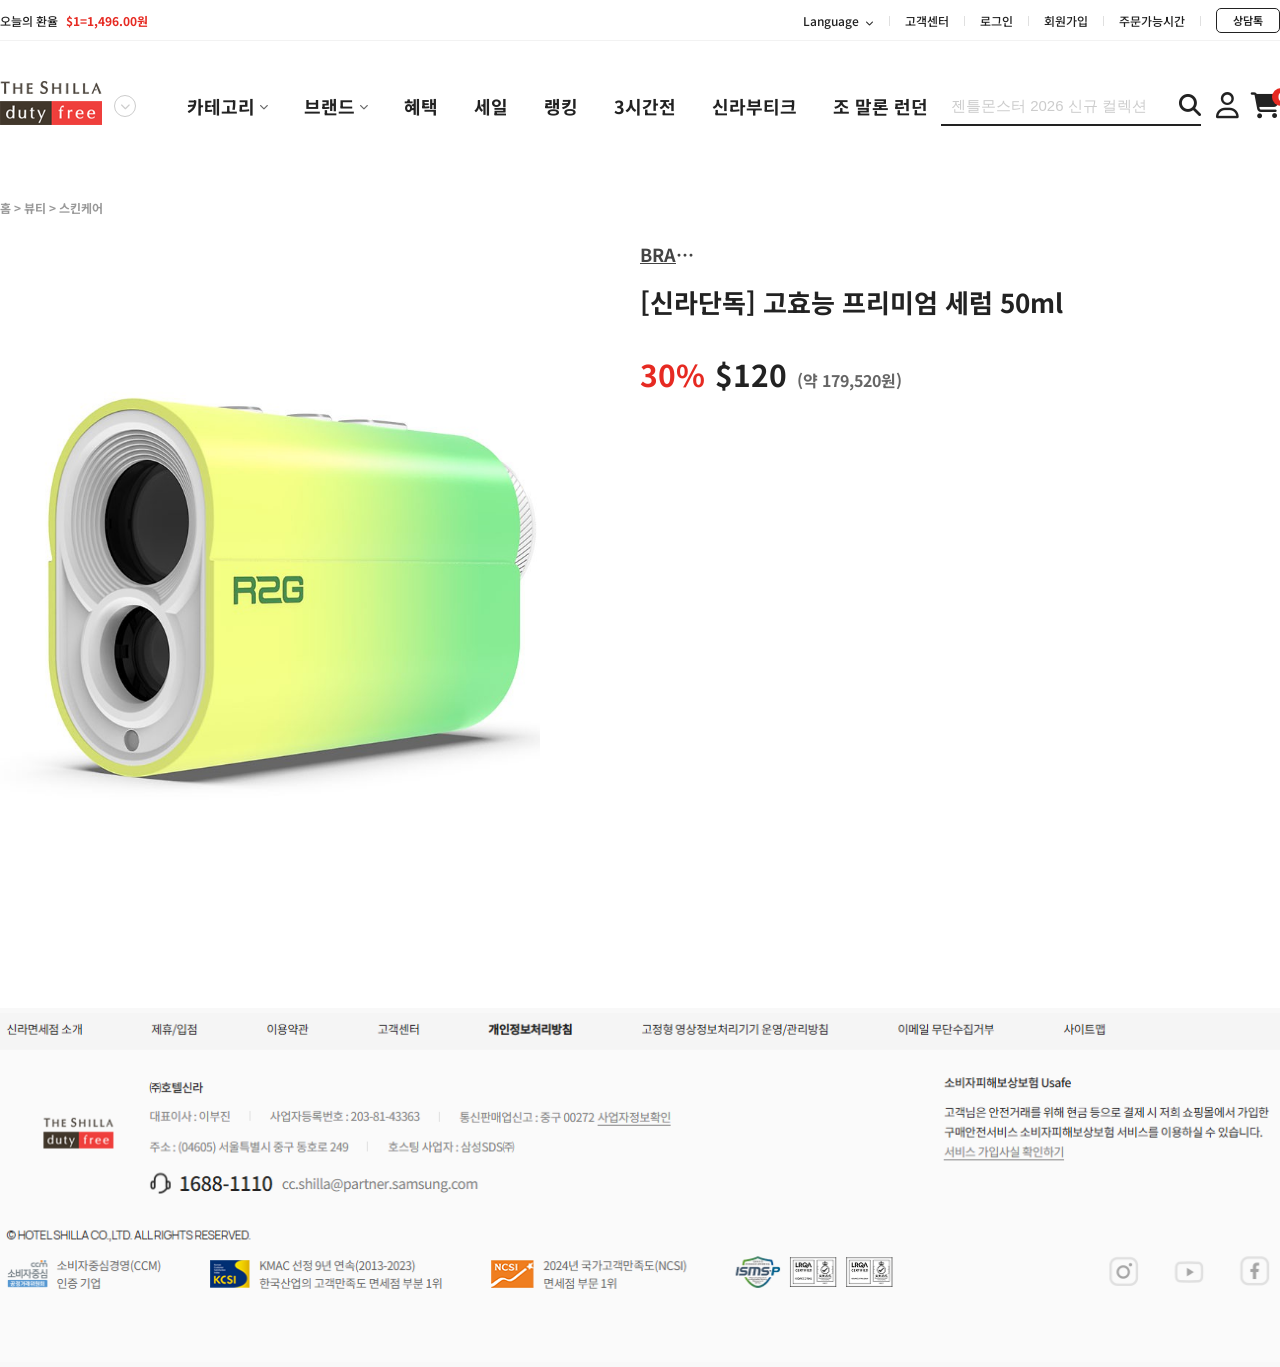
==== index2.html @ fea41eb8 "feat: add product detail page layout and styles" ====
<!DOCTYPE html>
<html lang="ko">
<head>
    <meta charset="UTF-8">
    <meta name="viewport" content="width=device-width, initial-scale=1.0">
    <title>상품 상세 페이지</title>
    <!-- 구글 폰트: Noto Sans KR 추가 -->
    <link rel="preconnect" href="https://fonts.googleapis.com">
    <link rel="preconnect" href="https://fonts.gstatic.com" crossorigin>
    <link href="https://fonts.googleapis.com/css2?family=Noto+Sans+KR:wght@400;700&display=swap" rel="stylesheet">
    <!-- 폰트 어썸 CDN 추가 -->
    <link rel="stylesheet" href="https://cdnjs.cloudflare.com/ajax/libs/font-awesome/6.5.1/css/all.min.css">
    <link rel="stylesheet" href="style.css">
</head>
<body>
    <!-- 공통 헤더 복사 -->
    <header id="header">
        <div class="header-top">
            <div class="container">
                <div class="contents-inner">
                    <div class="exchange-rate">
                        <span>오늘의 환율</span>
                        <strong class="rate">$1=1,496.00원</strong>
                    </div>
                    <ul class="util-menu">
                        <li><a href="#">Language <i class="fa-solid fa-chevron-down" style="font-size: 8px; margin-left: 4px;"></i></a></li>
                        <li><a href="#">고객센터</a></li>
                        <li><a href="#">로그인</a></li>
                        <li><a href="#">회원가입</a></li>
                        <li><a href="#">주문가능시간</a></li>
                        <li><a href="#" class="btn-chat"><span>상담톡</span></a></li>
                    </ul>
                </div>
            </div>
        </div>

        <div class="header-nav">
            <div class="container">
                <div class="contents-inner">
                    <div class="logo-group">
                        <div class="logo">
                            <a href="index.html"><img src="img/logo.png" alt="SHOP LOGO"></a>
                        </div>
                        <div class="platform-selector">
                            <button type="button" class="btn-platfrom">
                                <i class="fa-solid fa-chevron-down"></i>
                            </button>
                            <div class="platform-menu">
                                <ul>
                                    <li><a href="#">온라인 면세점</a></li>
                                    <li><a href="#">오프라인 매장</a></li>
                                    <li><a href="#">멤버십 안내</a></li>
                                    <li><a href="#">이벤트/혜택</a></li>
                                </ul>
                            </div>
                        </div>
                    </div>

                    <nav class="gnb">
                        <div class="gnb-group">
                            <ul>
                                <li class="menu-category">
                                    <a href="#"><span>카테고리</span> <i class="fa-solid fa-chevron-down icon-sm"></i></a>
                                    <div class="mega-menu">
                                        <div class="mega-menu-inner">
                                            <div class="depth1"><ul></ul></div>
                                            <div class="depth2"><ul></ul></div>
                                            <div class="depth3"><ul></ul></div>
                                            <div class="mega-right"></div>
                                        </div>
                                    </div>
                                </li>
                                <li class="menu-brand">
                                    <a href="#"><span>브랜드</span> <i class="fa-solid fa-chevron-down icon-sm"></i></a>
                                    <div class="brand_wrap">
                                        <div class="brand-row-1">
                                            <div class="brand-search">
                                                <input type="text" placeholder="브랜드명을 검색해주세요">
                                                <button type="button" class="btn-brand-search">
                                                    <i class="fa-solid fa-magnifying-glass"></i>
                                                </button>
                                            </div>
                                        </div>
                                        <div class="brand-row-2">
                                            <div class="brand-sort">
                                                <button type="button" class="sort-btn active" data-sort="kor">가나다순</button>
                                                <span class="dot">.</span>
                                                <button type="button" class="sort-btn" data-sort="eng">알파벳순</button>
                                            </div>
                                        </div>
                                        <div class="brand-row-3">
                                            <div class="brand-list-scroll">
                                                <ul class="brand-list"></ul>
                                            </div>
                                            <div class="brand-index-nav"></div>
                                        </div>
                                        <div class="brand-row-4">
                                            <a href="#" class="btn-wishlist">
                                                <span>MY 위시리스트 바로가기</span>
                                                <i class="fa-solid fa-chevron-right"></i>
                                            </a>
                                        </div>
                                    </div>
                                </li>
                                <li><a href="#"><span>혜택</span></a></li>
                                <li><a href="#"><span>세일</span></a></li>
                                <li><a href="#"><span>랭킹</span></a></li>
                                <li><a href="#"><span>3시간전</span></a></li>
                                <li><a href="#"><span>신라부티크</span></a></li>
                                <li><a href="#"><span>조 말론 런던</span></a></li>
                            </ul>
                        </div>
                    </nav>

                    <div class="header-right">
                        <div class="search-wrap">
                            <div class="search-box">
                                <input type="text" placeholder="젠틀몬스터 2026 신규 컬렉션">
                                <div class="search-icons">
                                    <button type="button" class="btn-clear-search"><i class="fa-solid fa-xmark"></i></button>
                                    <button type="button" class="btn-search">
                                        <i class="fa-solid fa-magnifying-glass"></i>
                                    </button>
                                </div>
                                <div class="search-dropdown">
                                    <div class="dropdown-inner">
                                        <h3>실시간 인기검색어</h3>
                                        <ul class="popular-rank-list"></ul>
                                    </div>
                                    <div class="dropdown-footer">
                                        <button type="button" class="btn-close-search">닫기</button>
                                    </div>
                                </div>
                            </div>
                        </div>
                        <div class="user-actions">
                            <a href="#" class="btn-mypage"><i class="fa-regular fa-user"></i></a>
                            <a href="#" class="btn-cart">
                                <i class="fa-solid fa-cart-shopping"></i>
                                <span class="cart-count">0</span>
                            </a>
                        </div>
                    </div>
                </div>
            </div>
        </div>
    </header>

    <!-- 상품 상세 컨텐츠 영역 -->
    <main id="product-detail">
        <!-- 상품 카운터 컨테이너 (100% * 837) -->
        <section class="product-counter-container">
            <!-- 상품 카운터 (1280 * 731) -->
            <div class="product-counter">
                <!-- 카테고리 구분 박스 (1280 * 14) -->
                <div class="category-divider">
                    <span class="category-path">홈 &gt; 뷰티 &gt; 스킨케어</span>
                </div>
                
                <!-- 상품 구매 박스 (1280 * 737) -->
                <div class="product-purchase-box">
                    <!-- 왼쪽: 상품 이미지 박스 (540 * 731) -->
                    <div class="product-image-box">
                        <img src="img/products/product001.jpg" alt="상품 이미지">
                    </div>
                    
                    <!-- 오른쪽: 상품 정보 구매 (640 * 657) -->
                    <div class="product-info-purchase">
                        <div class="info-inner">
                            <p class="brand-name">BRAND NAME</p>
                            <h2 class="product-title">[신라단독] 고효능 프리미엄 세럼 50ml</h2>
                            <div class="price-area">
                                <span class="discount-rate">30%</span>
                                <span class="final-price">$120</span>
                                <span class="won-price">(약 179,520원)</span>
                            </div>
                        </div>
                    </div>
                </div>
            </div>
        </section>
    </main>

    <!-- 공통 푸터 복사 -->
    <footer id="footer">
        <div class="footer-image-wrap">
            <img src="img/footer.png" alt="Footer Information">
        </div>
    </footer>
    <script src="js/script.js"></script>
</body>
</html>
---- style.css ----
/* Reset CSS */
* {
    margin: 0;
    padding: 0;
    box-sizing: border-box;
}

body {
    font-family: 'Noto Sans KR', sans-serif;
    font-weight: 700;
    line-height: 1.6;
    color: #222222;
    background: #fff;
    overflow-x: auto;
    min-width: 1280px;
    -webkit-font-smoothing: antialiased;
}

h1, h2, h3, h4, .gnb li a, .exchange-rate .rate, .btn-chat {
    font-weight: 700;
}

a {
    text-decoration: none;
    color: inherit;
}

ul, li {
    list-style: none;
}

#header, #hero, #main, #footer {
    width: 100%;
    background: #fff;
    position: relative;
}

.container {
    width: 1280px;
    margin: 0 auto;
    padding: 0;
}

.header-top {
    height: 41px;
    background: #fff;
    border-bottom: 1px solid #f2f2f2;
    padding: 8px 0 7px;
}

.header-top .container {
    width: 1280px;
    height: 25px;
}

.header-top .contents-inner {
    width: 100%;
    height: 100%;
    display: flex;
    justify-content: space-between;
    align-items: center;
}

.exchange-rate {
    font-size: 12px;
    color: #222222;
    font-weight: 500;
}

.exchange-rate .rate {
    color: #e62a22;
    margin-left: 5px;
    font-weight: 700;
}

.util-menu {
    display: flex;
    align-items: center;
    font-size: 12px;
    color: #222222;
    font-weight: 500;
}

.util-menu li:not(:last-child)::after {
    content: "";
    display: inline-block;
    width: 1px;
    height: 10px;
    background: #e0e0e0;
    margin: 0 15px;
}

.btn-chat {
    display: flex;
    align-items: center;
    justify-content: center;
    width: 64px;
    height: 25px;
    border: 0.5px solid #222222;
    border-radius: 5px;
    color: #222222;
    font-weight: 600;
    font-size: 11px;
}

.header-nav {
    height: 130px;
    background: #fff;
    width: 100%;
    transition: all 0.4s cubic-bezier(0.4, 0, 0.2, 1);
    z-index: 1000;
}

header.fixed .header-top {
    display: none;
}

header.fixed .header-nav {
    position: fixed;
    top: 0;
    left: 0;
    width: 100%;
    height: 70px;
    box-shadow: 0 4px 15px rgba(0,0,0,0.08);
    border-bottom: 1px solid #eee;
}

header.fixed .logo img {
    height: 34px;
    width: auto;
}

header.fixed .gnb li a {
    font-size: 15px;
}

header.fixed {
    padding-top: 130px;
}

.header-nav .container {
    height: 100%;
}

.header-nav .contents-inner {
    height: 100%;
    display: flex;
    align-items: center;
}

.logo-group {
    display: flex;
    align-items: center;
    gap: 12px;
    flex-shrink: 0;
}

.logo img {
    width: 102px;
    height: 44px; 
    object-fit: contain;
}

.btn-platfrom {
    background: none;
    border: 1.5px solid #ccc;
    border-radius: 50%;
    width: 22px;
    height: 22px;
    display: flex;
    align-items: center;
    justify-content: center;
    cursor: pointer;
    font-size: 10px;
    color: #ccc;
}

.platform-selector {
    position: relative;
}

.platform-menu {
    position: absolute;
    top: calc(100% + 15px);
    left: -102px;
    width: 200px;
    background: #f5f5f5cc;
    border: 1px solid #000;
    backdrop-filter: blur(5px);
    border-radius: 12px;
    box-shadow: 0 10px 30px rgba(0,0,0,0.1);
    padding: 15px 0; /* 상하 패딩 조정 */
    z-index: 1100;
    opacity: 0;
    visibility: hidden;
    transform: translateY(-10px);
    transition: all 0.3s cubic-bezier(0.4, 0, 0.2, 1);
}

.platform-menu ul {
    display: flex;
    flex-direction: column;
    height: 100%;
    justify-content: space-between;
}

.platform-menu ul li {
    width: 100%;
}

.platform-menu ul li a {
    display: flex;
    align-items: center;
    justify-content: center;
    height: 45px; /* 각 항목 높이 설정 */
    font-size: 14px;
    color: #222;
    font-weight: 500;
    transition: background 0.2s;
}

.platform-menu ul li a:hover {
    background: rgba(0, 0, 0, 0.05);
}

.platform-menu.active {
    opacity: 1;
    visibility: visible;
    transform: translateY(0);
}

.gnb {
    flex: 0 0 760px;
    height: 100%;
    margin-left: auto;
    margin-right: 30px;
}

.gnb-group {
    width: 760px;
    height: 100%;
    display: flex;
    padding-left: 53px;
    align-items: center;
    justify-content: center;
}

.gnb ul {
    display: flex;
    height: 100%; /* 수직으로 꽉 차게 설정 */
}

.gnb li {
    height: 100%; /* li가 헤더 전체 높이를 차지하도록 설정 */
}

.gnb li a {
    display: flex;
    align-items: center;
    height: 100%;
    padding: 0 18px;
    font-size: 18px;
    font-weight: 700;
    color: #222222;
    white-space: nowrap;
}

.gnb li a:hover {
    color: #e62a22;
}

.menu-category {
    position: relative; /* 메가 메뉴의 기준점을 카테고리 메뉴로 설정 */
}

.menu-brand {
    position: relative; /* 브랜드 박스의 기준점 */
}

.menu-brand:hover .brand_wrap {
    display: block; /* 호버 시 브랜드 박스 노출 */
}

/* 브랜드 메뉴 (.brand_wrap) 전체 스타일 */
.brand_wrap {
    display: none;
    position: absolute;
    top: 77px;
    left: 0;
    width: 400px;
    padding: 30px 20px 30px 30px;
    background: #fff;
    z-index: 51;
    box-shadow: 0 10px 10px 0 rgba(0, 0, 0, 0.1);
    box-sizing: border-box;
}

/* 1행: 검색창 (340*40) */
.brand-row-1 {
    width: 340px;
}

.brand-search {
    width: 340px;
    height: 40px;
    border-radius: 15px;
    background: #f5f5f5;
    position: relative;
    display: flex;
    align-items: center;
}

.brand-search input {
    width: 100%;
    height: 100%;
    background: none;
    border: none;
    outline: none;
    padding: 0 68px 0 20px;
    font-size: 14px;
    color: #222;
}

.brand-search input::placeholder {
    color: #999;
}

.btn-brand-search {
    position: absolute;
    right: 20px;
    top: 50%;
    transform: translateY(-50%);
    background: none;
    border: none;
    cursor: pointer;
    width: 19px;
    height: 18px;
    display: flex;
    align-items: center;
    justify-content: center;
}

.btn-brand-search i {
    font-size: 18px;
    color: #222;
}

/* 2행: 정렬 필터 (340*50) */
.brand-row-2 {
    width: 340px;
    height: 50px;
    display: flex;
    align-items: center;
}

.brand-sort {
    display: flex;
    align-items: center;
    gap: 0;
}

.sort-btn {
    width: 60px;
    height: 50px;
    background: none;
    border: none;
    font-size: 14px;
    color: #999;
    cursor: pointer;
    font-weight: 400;
    font-family: 'Malgun Gothic', '맑은 고딕', sans-serif;
    transition: color 0.2s;
    text-align: left;
}

.sort-btn.active {
    color: #e62a22;
    font-weight: 400;
}

.brand-sort .dot {
    margin: 0 5px;
    color: #999;
    font-weight: bold;
}

/* 3행: 브랜드 리스트 및 인덱스 */
.brand-row-3 {
    width: 350px;
    display: flex;
    position: relative;
    height: 400px; /* 스크롤을 위한 고정 높이 */
}

.brand-list-scroll {
    width: 320px;
    height: 100%;
    overflow-y: auto;
    position: relative;
}

/* 스크롤바 숨기기 */
.brand-list-scroll::-webkit-scrollbar {
    width: 0;
    background: transparent;
}
.brand-list-scroll {
    -ms-overflow-style: none; /* IE and Edge */
    scrollbar-width: none; /* Firefox */
}

.brand-list {
    display: flex;
    flex-direction: column;
}

.brand-list li {
    width: 320px;
    height: 43.8px;
    padding: 15px 0 0; 
    box-sizing: border-box;
    display: flex;
    align-items: center;
    border-bottom: none;
}

header.fixed .brand_wrap {
    top: 70px; /* 스크롤 시 고정 헤더 높이에 맞춤 */
}

.brand-list li a {
    display: block;
    width: 100%;
    white-space: nowrap;
    overflow: hidden;
    text-overflow: ellipsis;
    font-size: 14px;
    margin: 0 0 0 10px;
}

.brand-index-nav {
    width: 30px;
    height: 100%;
    padding: 25px 0 18px;
    display: flex;
    flex-direction: column;
    align-items: center;
    gap: 12px;
    overflow-y: auto;
    box-sizing: border-box;
}

/* 인덱스 스크롤바 숨김 */
.brand-index-nav::-webkit-scrollbar {
    display: none;
}

.brand-index-nav button {
    background: none;
    border: none;
    font-size: 18px;
    color: #999;
    cursor: pointer;
    font-weight: 500;
    line-height: 1.2;
}

.brand-index-nav button:hover {
    color: #222;
    font-weight: 700;
}

/* 4행: 찜리스트 (340*80) */
.brand-row-4 {
    width: 340px;
    height: 80px;
    padding: 35px 0 0;
    display: flex;
    justify-content: center;
}

.btn-wishlist {
    width: 243px;
    height: 45px;
    border: 1px solid #e0e0e0;
    border-radius: 20px;
    padding: 14px 40px 15px;
    display: flex;
    align-items: center;
    justify-content: space-between;
    box-sizing: border-box;
    text-decoration: none;
    background: #fff;
    transition: all 0.2s;
}

.btn-wishlist span {
    font-size: 13px;
    color: #222;
    font-weight: 700;
}

.btn-wishlist i {
    font-size: 12px;
    color: #222;
}

.btn-wishlist:hover {
    border-color: #222;
    background: #f9f9f9;
}

.mega-menu {
    position: absolute;
    top: 100%;
    left: 0; /* 카테고리 메뉴의 왼쪽 끝에 맞춤 */
    width: 900px;
    height: 600px;
    background: #fff;
    border: 1px solid #eee;
    box-shadow: 0 15px 30px rgba(0,0,0,0.08);
    z-index: 1200;
    display: none;
}

.menu-category:hover .mega-menu {
    display: block;
}

.mega-menu-inner {
    display: flex;
    height: 100%;
}

.mega-menu-inner ul {
    display: flex;
    flex-direction: column;
}

.mega-menu-inner ul li a {
    display: flex;
    justify-content: space-between;
    align-items: center;
    padding: 8px 25px 9px 20px;
    font-size: 15px;
    color: #444;
    font-weight: 500;
}

.mega-menu-inner ul li.active > a {
    background: #f5f5f5;
    font-weight: 700;
    color: #222;
}

.mega-menu-inner ul li a i {
    display: none;
    font-size: 10px;
    color: #999;
    margin-left: auto;
}

.mega-menu-inner ul li.active > a i {
    display: block;
}

.depth1, .depth2, .depth3 {
    width: 200px;
    background: #fff;
    border-right: 1px solid #eee;
    overflow-y: auto;
}

.mega-menu-inner ul li {
    height: 40px;
    width: 100%;
}

.mega-menu-inner ul li a {
    display: flex;
    align-items: center;
    height: 100%;
    padding: 8px 25px 9px 20px;
    font-size: 15px !important;
    font-weight: 530;
    color: #444;
    font-family: 'Malgun Gothic', '맑은 고딕', sans-serif;
}

.depth3 ul li a:hover {
    background: #f5f5f5;
    color: #222;
    font-weight: 700;
}

.mega-right {
    width: 300px;
    padding: 30px 25px;
    background: #fdfdfd;
    display: flex;
    flex-direction: column;
    gap: 30px;
}

.mega-right h3 {
    font-size: 14px;
    color: #222;
    margin-bottom: 15px;
    display: flex;
    align-items: center;
    gap: 5px;
    font-weight: 700;
}

.promo-grid {
    display: flex;
    gap: 15px;
}

.promo-item {
    display: flex;
    flex-direction: column;
    align-items: center;
    gap: 8px;
    width: 110px;
}

.promo-item img {
    width: 110px;
    height: 60px;
    object-fit: cover;
    border-radius: 4px;
}

.promo-item p {
    font-size: 14px;
    color: #666;
    text-align: center;
    font-weight: 600;
}

.brand-circles {
    display: flex;
    gap: 12px;
}

.brand-item {
    width: 66px;
    display: flex;
    flex-direction: column;
    align-items: center;
    gap: 8px;
}

.brand-circles .circle {
    width: 66px;
    height: 66px;
    border-radius: 50%;
    display: flex;
    align-items: center;
    justify-content: center;
    border: 1px solid #eee;
    object-fit: cover;
    background: #fff;
}

.brand-name {
    width: 66px;
    font-size: 12px;
    color: #444;
    text-align: center;
    font-weight: 700;
    white-space: nowrap;
    overflow: hidden;
    text-overflow: ellipsis;
}

.circle.bg-black { background: #000 !important; }

.shilla-only .tag-grid {
    display: grid;
    grid-template-columns: 110px 110px;
    grid-template-rows: 40px 40px;
    gap: 12px;
    width: 232px;
    height: 92px;
}

.tag {
    display: flex;
    align-items: center;
    justify-content: center;
    width: 110px;
    height: 40px;
    border: 1px solid #e0e0e0;
    border-radius: 20px;
    font-size: 14px !important;
    color: #444;
    text-align: center;
    background: #fff;
    transition: all 0.2s;
    font-weight: 400 !important;
    padding: 0 5px;
    line-height: 1;
}

.tag:hover {
    border-color: #222;
    background: #f9f9f9;
}

.icon-sm {
    font-size: 9px;
    margin-left: 4px;
    color: #666;
}

.header-right {
    display: flex;
    align-items: center;
    gap: 15px;
    flex-shrink: 0;
}

/* 확장형 검색창 스타일 */
.search-box {
    display: flex;
    align-items: center;
    width: 260px;
    height: 40px;
    padding: 0 45px 0 10px;
    border-bottom: 2px solid #222222;
    position: relative;
    transition: all 0.4s cubic-bezier(0.4, 0, 0.2, 1);
    background: #fff;
    margin-left: auto; /* 왼쪽으로 늘어나게 함 */
}

.search-box.expanded {
    width: 640px;
    height: 50px;
    padding: 0 80px 0 10px;
    z-index: 1500;
}

.search-box input {
    border: none;
    outline: none;
    font-size: 15px;
    width: 100%;
    color: #222;
    background: transparent;
}

.search-box input::placeholder {
    color: #ccc;
}

.search-icons {
    position: absolute;
    right: 0;
    top: 50%;
    transform: translateY(-50%);
    display: flex;
    align-items: center;
    gap: 10px;
}

.btn-clear-search {
    display: none; /* 기본 비노출 */
    background: none;
    border: none;
    cursor: pointer;
    font-size: 20px;
    color: #999;
}

.search-box.expanded .btn-clear-search {
    display: block;
}

.btn-search {
    background: none;
    border: none;
    cursor: pointer;
    font-size: 22px;
    color: #222222;
    display: flex;
    align-items: center;
    justify-content: center;
}

/* 인기검색어 드롭다운 */
.search-dropdown {
    position: absolute;
    top: calc(100% + 2px);
    right: -10px; /* 오른쪽 끝 정렬로 변경 */
    width: 660px;
    height: 409px;
    background: #fff;
    box-shadow: 0 15px 30px rgba(0,0,0,0.1);
    display: none; /* 기본 비노출 */
    flex-direction: column;
    z-index: 1400;
}

.search-box.expanded .search-dropdown {
    display: flex;
}

.dropdown-inner {
    padding: 46px 0 50px 30px; /* 좌측 여백 추가 */
    flex: 1;
}

.dropdown-inner h3 {
    width: 600px;
    height: 24px;
    font-size: 24px;
    font-weight: 700;
    margin-bottom: 24px;
    color: #222;
}

.popular-rank-list {
    width: 600px;
    height: 192px;
    display: flex;
    flex-direction: column;
    flex-wrap: wrap; /* 2열 배치 가능하도록 */
    gap: 12px 0;
}

.popular-rank-list li {
    width: 300px; /* 2열 기준 */
    display: flex;
    align-items: center;
    cursor: pointer;
}

.popular-rank-list li .rank-num {
    width: 40px;
    height: 24px;
    font-size: 16px;
    font-weight: 700;
    color: #de3831;
    text-align: left;
}

.popular-rank-list li .rank-text {
    font-size: 16px;
    color: #222;
}

.dropdown-footer {
    width: 660px;
    height: 50px;
    background-color: #f5f5f5;
    display: flex;
    justify-content: flex-end;
    align-items: center;
    padding: 0 20px;
    box-sizing: border-box;
}

.btn-close-search {
    background: none;
    border: none;
    font-size: 14px;
    color: #666;
    cursor: pointer;
}

.user-actions {
    display: flex;
    align-items: center;
    gap: 12px;
}

.user-actions a {
    font-size: 26px;
    color: #222222;
    position: relative;
    display: flex;
    align-items: center;
    justify-content: center;
}

.btn-cart .cart-count {
    position: absolute;
    top: -5px;
    right: -10px;
    background: #e62a22;
    color: #fff;
    font-size: 11px;
    font-weight: bold;
    width: 18px;
    height: 18px;
    border-radius: 50%;
    display: flex;
    align-items: center;
    justify-content: center;
}

#hero {
    width: 100%;
    height: 600px;
    overflow: hidden;
    position: relative;
    background: #f9f9f9;
}

.slider-wrapper {
    width: 1920px;
    height: 100%;
    position: absolute;
    left: 50%;
    transform: translateX(-50%);
}

.slider-container {
    width: 100%;
    height: 100%;
    position: relative;
    overflow: hidden;
}

.slide {
    position: absolute;
    top: 0;
    left: 0;
    width: 100%;
    height: 600px;
    background-size: cover;
    background-position: center;
    background-repeat: no-repeat;
    display: none;
    overflow: hidden;
}

.slide.active {
    display: block;
}

/* 비디오 슬라이더 배경 */
.slide video {
    position: absolute;
    top: 50%;
    left: 50%;
    min-width: 100%;
    min-height: 100%;
    width: auto;
    height: auto;
    transform: translate(-50%, -50%);
    object-fit: cover;
    z-index: 1;
}

/* 텍스트 컨테이너 레이아웃 (1280*600 + 패딩) */
.slide-text-wrap {
    width: 1280px;
    height: 600px;
    margin: 0 auto;
    padding: 185px 0 0 180px;
    box-sizing: border-box;
    position: relative;
    z-index: 10; /* 텍스트를 비디오 위로 (10) */
}

/* 텍스트 박스 (500*187) */
.slide-text-inner {
    width: 500px;
    height: 187px;
    display: flex;
    flex-direction: column;
}

/* 제목 박스 (500*120) */
.slide-title {
    width: 500px;
    height: 120px;
    margin: 15px 0 0;
    font-size: 40px;
    font-weight: 400;
    color: #000;
    line-height: 1.2;
    font-family: 'Malgun Gothic', '맑은 고딕', sans-serif;
    text-shadow: none;
}

/* 내용 박스 (500*27) */
.slide-desc {
    width: 500px;
    height: 27px;
    margin: 40px 0 0;
    font-size: 18px;
    font-weight: 400;
    color: #000;
    font-family: 'Malgun Gothic', '맑은 고딕', sans-serif;
    text-shadow: none;
}

.btn-more {
    display: flex;
    align-items: center;
    justify-content: center;
    width: 180px;
    height: 50px;
    background: #222;
    color: #fff;
    font-size: 16px;
    font-weight: 700;
    border-radius: 4px;
}

.hero-control-container {
    position: absolute;
    bottom: 30px;
    left: 50%;
    transform: translateX(-50%);
    height: 50px;
    z-index: 20;
}

.hero-controls {
    position: absolute;
    right: 43px;
    bottom: 0;
    width: 180px;
    height: 50px;
    background: rgba(0, 0, 0, 0.4);
    border-radius: 25px;
    display: flex;
    align-items: center;
    justify-content: space-between;
    padding: 0 15px;
    color: #fff;
}

.hero-controls button {
    background: none;
    border: none;
    color: #fff;
    cursor: pointer;
}

.slide-counter {
    font-size: 15px;
    font-weight: 700;
}

#main-icons {
    width: 100%;
    background: #fff;
    padding: 60px 0 100px;
    position: relative;
    overflow: hidden;
}

.icons-container {
    width: 100%;
    position: relative;
    display: flex;
    align-items: center;
    justify-content: center;
}

.icons-wrapper {
    width: 1280px;
    height: 142px;
    overflow: hidden;
    position: relative;
}

.icons-list {
    display: flex;
    transition: transform 0.5s ease;
    gap: 20px;
    padding: 0;
    margin: 0;
}

.icon-item {
    flex: 0 0 110px;
    display: flex;
    flex-direction: column;
    align-items: center;
    cursor: pointer;
}

.icon-img {
    width: 110px;
    height: 110px;
    border-radius: 50%;
    overflow: hidden;
    background: #f5f5f5;
}

.icon-img img {
    width: 100%;
    height: 100%;
    object-fit: cover;
}

.icon-item span {
    margin: 8px 0 0;
    font-size: 15px;
    color: #222;
    font-weight: 500;
    white-space: nowrap;
}

#main {
    padding: 80px 0;
}

.section-title {
    text-align: center;
    margin-bottom: 50px;
    font-size: 2.5rem;
}

.product-grid {
    display: grid;
    grid-template-columns: repeat(4, 297.5px);
    column-gap: 30px;
    row-gap: 50px;
    width: 1280px;
    margin: 0 auto;
}

.product-card {
    width: 297.5px;
    border: 1px solid #f0f0f0;
    border-radius: 8px;
    overflow: hidden;
    background: #fff;
    transition: transform 0.3s ease;
}

.product-card:hover {
    transform: translateY(-10px);
}

.product-img {
    position: relative;
    width: 297.5px;
    height: 357px;
    overflow: hidden;
}

.product-img img {
    width: 100%;
    height: 100%;
    object-fit: cover;
}

.badge {
    position: absolute;
    top: 10px;
    left: 10px;
    padding: 4px 8px;
    font-size: 11px;
    font-weight: bold;
    color: #fff;
    border-radius: 4px;
}

.badge.new { background: #ff5a5f; }
.badge.best { background: #333; }
.badge.sale { background: #007bff; }

.product-info {
    padding: 20px 15px;
    text-align: center;
}

.product-name {
    font-size: 15px;
    color: #333;
    margin-bottom: 10px;
}

.product-price {
    font-size: 18px;
    font-weight: bold;
    color: #111;
}

#footer {
    width: 100%;
    height: 359px;
    background-color: #f8f8f8;
    display: flex;
    justify-content: center;
    align-items: center;
    overflow: hidden;
}

.footer-image-wrap {
    width: 1280px;
    height: 359px;
}

.footer-image-wrap img {
    width: 100%;
    height: 100%;
    object-fit: contain;
}

/* ========================================= */
/* 4단 프로덕트 모듈 섹션 (슬라이더) */
/* ========================================= */
#module-products {
    width: 100%;
    height: 716px;
    padding: 70px 0 60px;
    background-color: #f5f5f5;
    overflow: hidden;
}

#module-products .container {
    width: 1280px;
    margin: 0 auto;
    position: relative;
}

.module-title-box {
    height: 70px;
    padding: 0 0 30px;
}

.module-title-box strong {
    font-size: 26px;
    font-weight: 700;
    color: #222;
}

.module-slider-wrap {
    position: relative;
}

.module-list-container {
    width: 100%;
    overflow: hidden;
}

.module-list {
    display: flex;
    transition: transform 0.5s ease;
    gap: 20px;
}

.module-item {
    flex: 0 0 305px;
    list-style: none;
}

/* 4단 프로덕트 모듈 카드 (305*520) */
.module-card {
    width: 305px;
    height: 520px;
    padding: 0 0 50px;
    box-sizing: border-box;
    display: flex;
    flex-direction: column;
    border-radius: 20px;
    overflow: hidden;
    background-color: #fff;
}

.module-card .img-box {
    width: 305px;
    height: 305px;
    min-width: 305px;
    min-height: 305px;
    overflow: hidden;
    background-color: #f5f5f5;
    margin-bottom: 20px;
    border-radius: 20px;
    position: relative;
}

/* 이미지 호버 오버레이 */
.img-overlay {
    position: absolute;
    top: 0;
    left: 0;
    width: 100%;
    height: 100%;
    background-color: rgba(255, 255, 255, 0.5);
    display: flex;
    align-items: center;
    justify-content: center;
    opacity: 0;
    transition: opacity 0.3s ease;
    z-index: 5;
}

.module-card .img-box:hover .img-overlay {
    opacity: 1;
}

.overlay-btns {
    display: flex;
    gap: 10px;
}

.overlay-btns button {
    width: 50px;
    height: 50px;
    background-color: rgba(0, 0, 0, 0.8);
    border: none;
    color: #fff;
    font-size: 20px;
    cursor: pointer;
    display: flex;
    align-items: center;
    justify-content: center;
    transition: background-color 0.2s;
    border-radius: 10px;
}

.overlay-btns button:hover {
    background-color: rgba(0, 0, 0, 1);
}

.module-card .img-box img {
    width: 100%;
    height: 100%;
    object-fit: cover;
}

.module-card .info-box {
    width: 305px;
    height: 145px;
    padding: 0px 30px 0;
    display: flex;
    flex-direction: column;
    justify-content: center;
    text-align: left;
    box-sizing: border-box;
    overflow: hidden;
}

.module-card .info-box .brand {
    font-size: 15px;
    font-weight: 700;
    color: #222;
    text-transform: uppercase;
    line-height: 1.2;
    margin-bottom: 4px;
    display: block;
}

.module-card .info-box .name {
    font-size: 15px;
    color: #666;
    line-height: 1.4;
    height: 21px;
    margin-bottom: 12px;
    display: block;
    white-space: nowrap;
    overflow: hidden;
    text-overflow: ellipsis;
    visibility: visible !important;
    opacity: 1 !important;
}

.module-card .info-box .price-top {
    display: flex;
    align-items: center;
    gap: 8px;
    margin-bottom: 4px;
    line-height: 1;
}

.module-card .info-box .discount {
    font-size: 18px;
    font-weight: 700;
    color: #de3831;
}

.module-card .info-box .original-price {
    font-size: 14px;
    color: #999;
    text-decoration: line-through;
}

.module-card .info-box .price-bottom {
    display: flex;
    align-items: center;
    margin-bottom: 12px;
    gap: 10px;
}

.module-card .info-box .final-usd {
    font-size: 18px;
    font-weight: 700;
    color: #222;
}

.module-card .info-box .final-krw {
    font-size: 14px;
    color: #222;
    font-weight: 400;
}

/* 별점 및 리뷰 행 */
.module-card .info-box .review-row {
    display: flex;
    align-items: center;
    gap: 8px;
    font-size: 14px;
    color: #666;
}

.module-card .info-box .review-row .star {
    color: #222;
    font-size: 9px;
}

.module-card .info-box .review-row .score {
    font-weight: 700;
    color: #222;
}

.module-card .info-box .review-row .divider {
    width: 1px;
    height: 10px;
    background-color: #ddd;
}

.module-card .info-box .review-row .count {
    color: #999;
}

.module-link {
    display: block;
    text-decoration: none;
    color: inherit;
    width: 100%;
}

/* 리뷰 영역 (링크 제외) */
.review-box {
    width: 100%;
    padding: 0 30px;
    box-sizing: border-box;
}

.review-row {
    display: flex;
    align-items: center;
    gap: 8px;
    font-size: 14px;
    color: #666;
}

.review-row .star {
    color: #222;
    font-size: 9px;
}

.review-row .score {
    font-weight: 700;
    color: #222;
}

.review-row .divider {
    width: 1px;
    height: 10px;
    background-color: #ddd;
}

.review-row .count {
    color: #999;
}

#mid-banner {
    width: 100%;
    height: 457px;
    margin: 100px 0 0;
    background-color: #fff;
    display: flex;
    align-items: center;
    justify-content: center;
}

#mid-banner .container {
    width: 1280px;
    height: 100%;
    position: relative;
}

.brand-event-slider-wrap {
    width: 1280px;
    height: 387px;
    position: relative;
    border-radius: 20px;
}

.brand-event-list-container {
    width: 100%;
    height: 100%;
    overflow: hidden;
    border-radius: 20px;
}

.brand-event-list {
    display: flex;
    transition: transform 0.5s ease;
    gap: 20px;
}

.brand-event-item {
    flex: 0 0 240px;
    list-style: none;
}

.brand-event-card {
    width: 240px;
    height: 387px;
    display: flex;
    flex-direction: column;
    overflow: hidden;
    background-color: #fff;
    position: relative;
}

.brand-event-card .img-box {
    width: 240px;
    height: 320px;
    border-radius: 20px;
    position: relative;
    overflow: hidden;
}

.brand-event-card .img-box img {
    width: 100%;
    height: 100%;
    object-fit: cover;
}

/* 증정 뱃지 */
.brand-event-card .badge-gift {
    position: absolute;
    top: 0;
    left: 0;
    width: 58px;
    height: 40px;
    background-color:rgba(222,56,49,0.8);
    color: #fff;
    display: flex;
    align-items: center;
    justify-content: center;
    font-size: 14px;
    font-weight: 700;
    padding: 0 16px;
    box-sizing: border-box;
    border-top-left-radius: 0; /* 부모 컨테이너 기준 왼쪽 상단 */
    border-bottom-right-radius: 20px;
    z-index: 10;
}

.brand-event-card .info-box {
    width: 240px;
    height: 47px;
    padding: 0 10px;
    margin: 20px 0 0;
    display: flex;
    flex-direction: column;
    box-sizing: border-box;
}

.brand-event-card .info-box .title {
    font-size: 18px;
    font-weight: 700;
    color: #222;
    white-space: nowrap;
    overflow: hidden;
    text-overflow: ellipsis;
    line-height: 1.2;
}

.brand-event-card .info-box .desc {
    font-size: 15px;
    color: #999999;
    margin: 8px 0 0;
    white-space: nowrap;
    overflow: hidden;
    text-overflow: ellipsis;
}
/* ========================================= */
/* 5단 상품 슬라이더 전용 스타일 */
/* ========================================= */
.module-products-5 {
    width: 100%;
    height: 467px;
    margin: 100px 0 0;
    background-color: #fff;
    overflow: hidden;
}

#shopping-benefit {
    width: 100%;
    height: 410px;
    margin: 100px 0 0;
    background-color: #fff;
}

#shopping-benefit .container {
    width: 1280px;
}

.benefit-title-box {
    width: 1280px;
    height: 57px;
    padding: 0 0 15px;
    display: flex;
    justify-content: space-between;
    align-items: center;
    box-sizing: border-box;
}

.benefit-title-box h2 {
    font-size: 28px;
    font-weight: 700;
    color: #222;
}

.btn-more-benefit {
    width: 103px;
    height: 42px;
    padding: 12px 19px;
    background-color: #fff;
    border: 1px solid #ddd;
    border-radius: 25px;
    display: flex;
    align-items: center;
    justify-content: center;
    font-size: 14px;
    color: #666;
    box-sizing: border-box;
}

.benefit-tab-box {
    width: 1280px;
    height: 50px;
    margin: 0 0 20px;
    display: flex;
    gap: 10px;
}

.btn-tab {
    width: 104px;
    height: 50px;
    padding: 0 20px;
    background-color: #f5f5f5;
    border: none;
    border-radius: 25px;
    font-size: 15px;
    color: #999999;
    cursor: pointer;
    font-weight: 500;
    transition: all 0.3s;
}

.btn-tab.active {
    background-color: #000;
    color: #fff;
}

.benefit-slider-wrap {
    width: 1280px;
    height: 283px;
    position: relative;
}

.benefit-list-container {
    width: 100%;
    height: 100%;
    overflow: hidden;
}

.benefit-list {
    display: flex;
    transition: transform 0.5s ease;
    gap: 20px;
}

.benefit-item {
    flex: 0 0 413px;
    list-style: none;
}

.benefit-card {
    width: 413px;
    height: 283px;
    display: flex;
    flex-direction: column;
}

.benefit-card .img-box {
    width: 413px;
    height: 216px;
    overflow: hidden;
    border-radius: 15px;
}

.benefit-card .img-box img {
    width: 100%;
    height: 100%;
    object-fit: cover;
}

.benefit-card .info-box {
    width: 413px;
    height: 47px;
    padding: 0 10px;
    margin: 20px 0 0;
    display: flex;
    flex-direction: column;
    box-sizing: border-box;
}

.benefit-card .info-box .title {
    font-size: 18px;
    font-weight: 700;
    color: #222;
    white-space: nowrap;
    overflow: hidden;
    text-overflow: ellipsis;
}

.benefit-card .info-box .desc {
    font-size: 15px;
    color: #999999;
    margin: 8px 0 0;
    white-space: nowrap;
    overflow: hidden;
    text-overflow: ellipsis;
}

/* ========================================= */
/* 오늘의 특가 / 핫세일 섹션 스타일 */
/* ========================================= */
#today-special {
    width: 100%;
    height: 805px;
    margin: 100px 0 0;
}

.special-menu-box {
    width: 1280px;
    height: 65px;
    margin: 0 auto;
    padding: 0 0 15px;
    display: flex;
    justify-content: space-between;
    align-items: center;
    box-sizing: border-box;
}

.tab-headers {
    display: flex;
    gap: 20px;
}

.btn-special-tab {
    position: relative;
    padding: 0 10px 0 0;
    font-size: 28px;
    font-weight: 700;
    color: #999;
    background: none;
    border: none;
    cursor: pointer;
    transition: color 0.3s;
}

.btn-special-tab.active {
    color: #000;
}

.btn-special-tab.active::after {
    content: "";
    position: absolute;
    top: -2px;
    right: 0;
    width: 6px;
    height: 6px;
    background-color: #de3831;
    border-radius: 50%;
}

.special-content-bg {
    width: 100%;
    background: linear-gradient(to right, #de3831, #f06040, #de3831);
    padding: 20px 0 40px;
    box-sizing: border-box;
    min-height: 672px; /* 기본 특가 섹션 높이 */
    transition: min-height 0.3s;
}

.tab-content {
    display: none;
}

.tab-content.active {
    display: block;
}

/* 오늘의 특가 컨텐츠 (672px) */
#tab-special {
    height: 612px; /* 패딩 제외 */
}

.timer-box {
    width: 1280px;
    height: 70px;
    margin: 0 0 22px;
    display: flex;
    align-items: center;
}

.clock-icon {
    font-size: 46px;
    color: #fff;
    margin-right: 25px;
}

.countdown {
    font-size: 50px;
    color: #fff;
    font-family: 'ManropeR';
    font-weight: 300;
    letter-spacing: 5px;
    color: #fff;
    font-family: 'Malgun Gothic', sans-serif;
}

.special-slider-wrap,
.hotsale-slider-wrap {
    width: 1280px;
    position: relative;
}

/* 핫세일 컨텐츠 (740px) */
#tab-hotsale {
    height: 680px;
}

.category-btn-box {
    width: 1280px;
    height: 160px;
    padding: 10px 0 30px;
    box-sizing: border-box;
}

.category-btn-wrapper {
    width: 1290px;
    height: 140px;
    margin: -20px 0 0 -10px;
    display: flex;
    flex-wrap: wrap;
    gap: 10px;
}

.btn-category {
    height: 50px;
    padding: 0 25px;
    background-color: #fff;
    border: none;
    border-radius: 30px;
    font-size: 18px;
    color: #666;
    cursor: pointer;
    transition: all 0.3s;
    font-weight: 500;
}

.btn-category.active {
    background-color: #000;
    color: #fff;
}

/* 공통 슬라이더 내부 카드 여백 조정 (특가/핫세일 전용) */
.special-product-list,
.hotsale-product-list {
    gap: 20px;
}

/* 슬라이더 공통 네비게이션 버튼 스타일 */
.module-products-5 .container {
    width: 1280px;
    margin: 0 auto;
    position: relative;
}

.module-list-5 {
    display: flex;
    transition: transform 0.5s ease;
    gap: 20px;
}

.module-item-5 {
    flex: 0 0 240px;
    list-style: none;
}

/* 5단 상품 카드 디자인 (너비 240px에 최적화) */
.module-card-5 {
    width: 240px;
    height: 397px;
    box-sizing: border-box;
    display: flex;
    flex-direction: column;
    border-radius: 15px;
    overflow: hidden;
    background-color: #fff;
}

.module-card-5 .img-box {
    width: 240px;
    height: 240px;
    min-width: 240px;
    min-height: 240px;
    overflow: hidden;
    background-color: #f5f5f5;
    margin-bottom: 0;
    border-radius: 15px;
    position: relative;
}

/* 5단 카드 이미지 호버 오버레이 */
.module-card-5 .img-box .img-overlay {
    position: absolute;
    top: 0;
    left: 0;
    width: 100%;
    height: 100%;
    background-color: rgba(255, 255, 255, 0.4);
    display: flex;
    align-items: center;
    justify-content: center;
    opacity: 0;
    transition: opacity 0.3s ease;
    z-index: 5;
    border-radius: 15px;
}

.module-card-5 .img-box:hover .img-overlay {
    opacity: 1;
}

.module-card-5 .overlay-btns {
    display: flex;
    gap: 8px;
}

.module-card-5 .overlay-btns button {
    width: 44px; /* 5단 너비에 맞춰 약간 축소 */
    height: 44px;
    background-color: rgba(0, 0, 0, 0.8);
    border: none;
    color: #fff;
    font-size: 18px;
    cursor: pointer;
    display: flex;
    align-items: center;
    justify-content: center;
    transition: all 0.2s;
    border-radius: 8px;
}

.module-card-5 .overlay-btns button:hover {
    background-color: rgba(0, 0, 0, 1);
    transform: translateY(-2px);
}

.module-card-5 .img-box img {
    width: 100%;
    height: 100%;
    object-fit: cover;
}

.module-card-5 .info-box {
    width: 240px;
    height: 157px;
    padding: 12px 15px;
    display: flex;
    flex-direction: column;
    text-align: left;
    box-sizing: border-box;
}

.module-card-5 .info-box .brand {
    font-size: 12px;
    font-weight: 700;
    margin-bottom: 2px;
    color: #222;
    text-transform: uppercase;
}

.module-card-5 .info-box .name {
    font-size: 13px;
    color: #666;
    line-height: 1.4;
    height: 18px;
    margin-bottom: 8px;
    white-space: nowrap;
    overflow: hidden;
    text-overflow: ellipsis;
}

.module-card-5 .info-box .price-top {
    display: flex;
    align-items: center;
    gap: 6px;
    margin-bottom: 0;
}

.module-card-5 .info-box .discount {
    font-size: 16px;
    font-weight: 700;
    color: #de3831;
}

.module-card-5 .info-box .final-usd {
    font-size: 16px;
    font-weight: 700;
}

.module-card-5 .info-box .price-bottom {
    margin-bottom: 6px;
}

.module-card-5 .info-box .final-krw {
    font-size: 13px;
    color: #222;
    font-weight: 400;
}

/* 5단 카드 전용 리뷰 스타일 */
.module-card-5 .info-box .review-row {
    display: flex;
    align-items: center;
    gap: 4px;
    font-size: 12px;
    color: #666;
    margin-top: auto;
}

.module-card-5 .info-box .review-row .star {
    color: #222;
    font-size: 8px;
}

.module-card-5 .info-box .review-row .score {
    font-weight: 700;
    color: #222;
}

.module-card-5 .info-box .review-row .divider {
    width: 1px;
    height: 8px;
    background-color: #ddd;
    margin: 0 2px;
}

.module-card-5 .info-box .review-row .count {
    color: #999;
}

/* 슬라이더 공통 네비게이션 버튼 스타일 */
.btn-icon-nav,
.btn-module-nav,
.btn-module-nav-5,
.btn-event-nav {
    position: absolute;
    top: 50%;
    transform: translateY(-50%);
    width: 60px;
    height: 60px;
    background: rgba(255, 255, 255, 0.8);
    border: 1px solid #eee;
    border-radius: 15px;
    color: #222;
    font-size: 24px;
    cursor: pointer;
    display: flex;
    align-items: center;
    justify-content: center;
    opacity: 0;
    transition: all 0.3s ease;
    z-index: 20;
}

/* ========================================= */
/* 신라 Only 섹션 스타일 */
/* ========================================= */
#shilla-only-section {
    width: 100%;
    height: 558px;
    margin: 100px 0 0;
    background-color: #fff;
}

.shilla-title-box {
    width: 1280px;
    height: 80px;
    margin: 30px auto 0;
    padding: 0 0 30px;
    display: flex;
    justify-content: space-between;
    align-items: center;
    box-sizing: border-box;
}

.shilla-tabs {
    display: flex;
    height: 50px;
    padding: 0 0 10px;
    gap: 30px;
    align-items: center;
}

.btn-shilla-tab {
    position: relative;
    padding: 0 10px 0 0;
    font-size: 28px;
    font-weight: 700;
    color: #999;
    background: none;
    border: none;
    cursor: pointer;
    transition: color 0.3s;
}

.btn-shilla-tab.active {
    color: #000;
}

.btn-shilla-tab.active::after {
    content: "";
    position: absolute;
    top: -2px;
    right: 0;
    width: 6px;
    height: 6px;
    background-color: #de3831;
    border-radius: 50%;
}

.shilla-content-wrap {
    width: 1280px;
}

.shilla-tab-content {
    display: none;
}

.shilla-tab-content.active {
    display: block;
}

/* 신라 Only 상품 카드 (305*478) */
.shilla-product-list {
    display: flex;
    transition: transform 0.5s ease;
    gap: 20px;
}

.shilla-product-item {
    flex: 0 0 305px;
    list-style: none;
}

.shilla-product-card {
    width: 305px;
    height: 478px;
    display: flex;
    flex-direction: column;
    background-color: #fff;
}

.shilla-product-card .img-box {
    width: 305px;
    height: 305px;
    overflow: hidden;
    border-radius: 15px;
    position: relative;
}

.shilla-product-card .img-box img {
    width: 100%;
    height: 100%;
    object-fit: cover;
}

.shilla-product-card .info-box {
    width: 305px;
    height: 153px;
    padding: 20px 0 0;
    display: flex;
    flex-direction: column;
    box-sizing: border-box;
}

/* 신라 Only 브랜드 카드 (413*540) */
.shilla-brand-list {
    display: flex;
    transition: transform 0.5s ease;
    gap: 20px;
}

.shilla-brand-item {
    flex: 0 0 413px;
    list-style: none;
}

.shilla-brand-card {
    width: 413px;
    height: 540px;
    display: flex;
    flex-direction: column;
    background-color: #fff;
}

.shilla-brand-card .img-box {
    width: 413px;
    height: 440px;
    overflow: hidden;
    border-radius: 20px;
}

.shilla-brand-card .img-box img {
    width: 100%;
    height: 100%;
    object-fit: cover;
}

.shilla-brand-card .info-box {
    width: 413px;
    height: 45px;
    padding: 0 10px;
    margin: 20px 0 0;
    display: flex;
    flex-direction: column;
    box-sizing: border-box;
}

.shilla-brand-card .info-box .title {
    font-size: 15px;
    font-weight: 700;
    color: #222;
}

.shilla-brand-card .info-box .desc {
    font-size: 15px;
    color: #666;
    margin: 8px 0 0;
}

/* 공용 슬라이더 래퍼들 (버튼 정렬용) */
.shilla-slider-wrap,
.shilla-brand-slider-wrap {
    width: 1280px;
    position: relative;
}

/* 호버 시 노출 및 스타일 */
#main-icons:hover .btn-icon-nav,
#module-products:hover .btn-module-nav,
#module-products-5:hover .btn-module-nav-5,
#module-products-5-1:hover .btn-module-nav-5,
#module-products-5-2:hover .btn-module-nav-5,
#module-products-5-3:hover .btn-module-nav-5,
#module-products-5-4:hover .btn-module-nav-5,
#module-products-5-5:hover .btn-module-nav-5,
#module-products-5-6:hover .btn-module-nav-5,
#mid-banner:hover .btn-event-nav,
#today-special:hover .btn-module-nav,
#shilla-only-section:hover .btn-module-nav {
    opacity: 1;
}

.btn-icon-nav:hover,
.btn-module-nav:hover,
.btn-module-nav-5:hover,
.btn-event-nav:hover {
    background: rgba(255, 255, 255, 1);
    box-shadow: 0 6px 15px rgba(0,0,0,0.15);
}

/* 위치 조정 (좌우 -30px 공통) */
.btn-icon-nav.btn-prev,
.btn-module-nav.btn-prev,
.btn-module-nav-5.btn-prev,
.btn-event-nav.btn-prev {
    left: -30px;
}

.btn-icon-nav.btn-next,
.btn-module-nav.btn-next,
.btn-module-nav-5.btn-next,
.btn-event-nav.btn-next {
    right: -30px;
}

/* 메인 아이콘 슬라이더 버튼 위치 미세 조정 (컨테이너 기준) */
.icons-container .btn-icon-nav.btn-prev { left: calc(50% - 680px); }
.icons-container .btn-icon-nav.btn-next { right: calc(50% - 680px); }

/* --- ���� ���� ������ �����̾ƿ� --- */
.product-counter-container {
    width: 100%;
    height: 837px;
    background: #fff;
    display: flex;
    justify-content: center;
    padding-top: 30px;
}

.product-counter {
    width: 1280px;
    height: 731px;
    margin: 0 0 100px;
    position: relative;
}

.category-divider {
    width: 1280px;
    height: 14px;
    font-size: 12px;
    color: #999;
    margin-bottom: 25px;
    display: flex;
    align-items: center;
}

.product-purchase-box {
    width: 1280px;
    height: 737px;
    margin: 0 0 100px;
    display: flex;
    justify-content: space-between;
}

.product-image-box {
    width: 540px;
    height: 731px;
    background: #f9f9f9;
    overflow: hidden;
}

.product-image-box img {
    width: 100%;
    height: 100%;
    object-fit: cover;
}

.product-info-purchase {
    width: 640px;
    height: 657px;
    padding: 0 0 175px;
    display: flex;
    flex-direction: column;
    justify-content: flex-start;
}

.info-inner .brand-name { font-size: 18px; font-weight: 700; text-decoration: underline; margin-bottom: 15px; cursor: pointer; }
.info-inner .product-title { font-size: 26px; line-height: 1.4; margin-bottom: 30px; color: #222; }
.info-inner .price-area { display: flex; align-items: baseline; gap: 10px; }
.info-inner .discount-rate { font-size: 30px; color: #e62a22; font-weight: 700; }
.info-inner .final-price { font-size: 30px; font-weight: 700; color: #222; }
.info-inner .won-price { font-size: 16px; color: #666; }
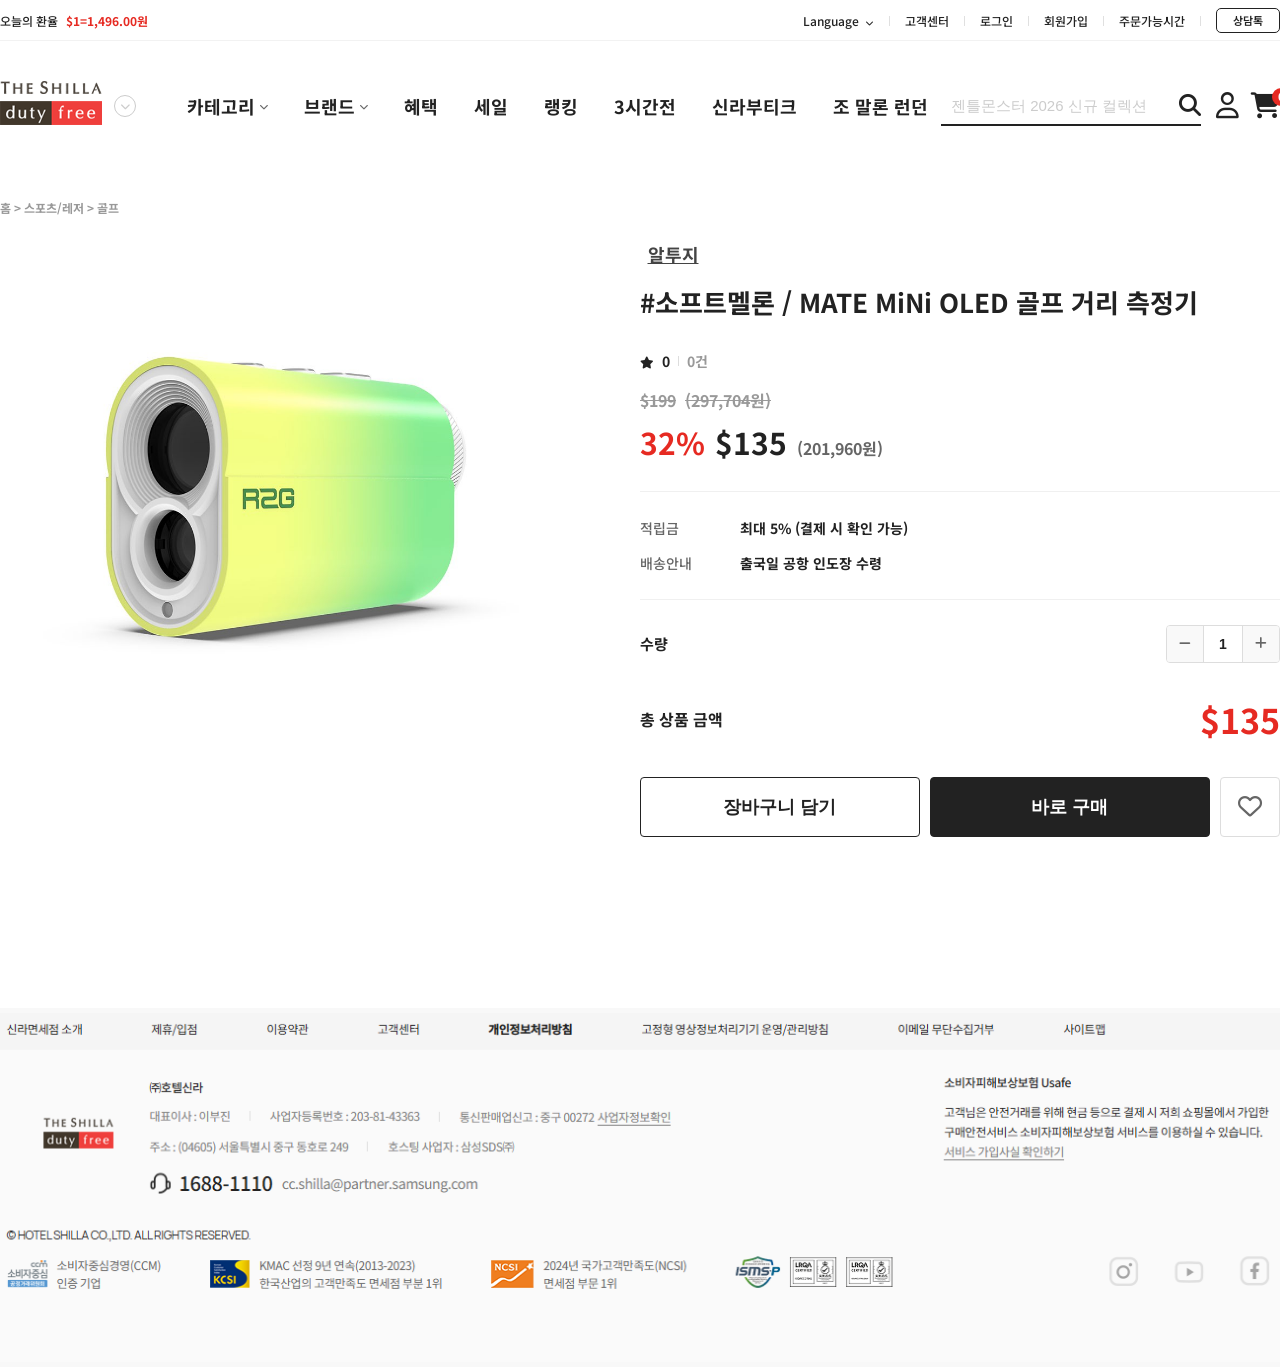
==== commit 193eb680: "feat: 상세 페이지 동적 렌더링 추가 및 검색창 UI 개선" ====
--- a/index2.html
+++ b/index2.html
@@ -169,10 +169,47 @@
                         <div class="info-inner">
                             <p class="brand-name">BRAND NAME</p>
                             <h2 class="product-title">[신라단독] 고효능 프리미엄 세럼 50ml</h2>
+                            <div class="review-area">
+                                <span class="star"><i class="fa-solid fa-star"></i></span>
+                                <span class="score">4.9</span>
+                                <span class="divider"></span>
+                                <span class="count">1,234건</span>
+                            </div>
+                            <div class="original-price-area">
+                                <del class="original-usd">$150</del>
+                                <del class="original-krw">(224,400원)</del>
+                            </div>
                             <div class="price-area">
                                 <span class="discount-rate">30%</span>
                                 <span class="final-price">$120</span>
-                                <span class="won-price">(약 179,520원)</span>
+                                <span class="won-price">(179,520원)</span>
+                            </div>
+                            <div class="benefit-info">
+                                <dl>
+                                    <dt>적립금</dt>
+                                    <dd>최대 5% (결제 시 확인 가능)</dd>
+                                </dl>
+                                <dl>
+                                    <dt>배송안내</dt>
+                                    <dd>출국일 공항 인도장 수령</dd>
+                                </dl>
+                            </div>
+                            <div class="quantity-box">
+                                <span class="qty-label">수량</span>
+                                <div class="qty-controls">
+                                    <button type="button" class="btn-minus"><i class="fa-solid fa-minus"></i></button>
+                                    <input type="text" class="qty-input" value="1" readonly>
+                                    <button type="button" class="btn-plus"><i class="fa-solid fa-plus"></i></button>
+                                </div>
+                            </div>
+                            <div class="total-price-box">
+                                <span class="total-label">총 상품 금액</span>
+                                <strong class="total-price">$120</strong>
+                            </div>
+                            <div class="action-btns">
+                                <button type="button" class="btn-cart-add">장바구니 담기</button>
+                                <button type="button" class="btn-buy-now">바로 구매</button>
+                                <button type="button" class="btn-wish-add"><i class="fa-regular fa-heart"></i></button>
                             </div>
                         </div>
                     </div>
--- a/style.css
+++ b/style.css
@@ -722,6 +722,12 @@
     flex-shrink: 0;
 }
 
+.search-wrap {
+    position: relative;
+    width: 260px;
+    height: 40px;
+}
+
 /* 확장형 검색창 스타일 */
 .search-box {
     display: flex;
@@ -730,10 +736,12 @@
     height: 40px;
     padding: 0 45px 0 10px;
     border-bottom: 2px solid #222222;
-    position: relative;
+    position: absolute;
+    right: 0;
+    top: 50%;
+    transform: translateY(-50%);
     transition: all 0.4s cubic-bezier(0.4, 0, 0.2, 1);
     background: #fff;
-    margin-left: auto; /* 왼쪽으로 늘어나게 함 */
 }
 
 .search-box.expanded {
@@ -1725,7 +1733,7 @@
 }
 
 .benefit-card .info-box .title {
-    font-size: 18px;
+    font-size: 16px;
     font-weight: 700;
     color: #222;
     white-space: nowrap;
@@ -1734,9 +1742,9 @@
 }
 
 .benefit-card .info-box .desc {
-    font-size: 15px;
+    font-size: 13px;
     color: #999999;
-    margin: 8px 0 0;
+    margin: 5px 0 0;
     white-space: nowrap;
     overflow: hidden;
     text-overflow: ellipsis;
@@ -2350,7 +2358,7 @@
 
 .product-image-box {
     width: 540px;
-    height: 731px;
+    height: 540px;
     background: #f9f9f9;
     overflow: hidden;
 }
@@ -2377,3 +2385,146 @@
 .info-inner .final-price { font-size: 30px; font-weight: 700; color: #222; }
 .info-inner .won-price { font-size: 16px; color: #666; }
 
+.info-inner .review-area {
+    display: flex;
+    align-items: center;
+    gap: 8px;
+    margin-bottom: 15px;
+    font-size: 14px;
+    color: #666;
+}
+.info-inner .review-area .star { color: #222; font-size: 12px; }
+.info-inner .review-area .score { font-weight: 700; color: #222; }
+.info-inner .review-area .divider { width: 1px; height: 10px; background-color: #ddd; }
+.info-inner .review-area .count { color: #999; }
+
+.info-inner .original-price-area { margin-bottom: 5px; color: #999; font-size: 16px; }
+.info-inner .original-price-area del { text-decoration: line-through; margin-right: 5px; }
+
+/* 상세 페이지 추가 스타일 (혜택, 수량, 총금액, 버튼) */
+.benefit-info {
+    margin-top: 25px;
+    padding-top: 25px;
+    border-top: 1px solid #f0f0f0;
+}
+
+.benefit-info dl {
+    display: flex;
+    margin-bottom: 12px;
+    font-size: 14px;
+}
+
+.benefit-info dt {
+    width: 100px;
+    color: #666;
+    font-weight: 500;
+}
+
+.benefit-info dd {
+    color: #222;
+}
+
+.quantity-box {
+    margin-top: 25px;
+    padding-top: 25px;
+    border-top: 1px solid #f0f0f0;
+    display: flex;
+    justify-content: space-between;
+    align-items: center;
+}
+
+.qty-label {
+    font-size: 15px;
+    font-weight: 700;
+    color: #222;
+}
+
+.qty-controls {
+    display: flex;
+    border: 1px solid #ddd;
+    border-radius: 4px;
+    overflow: hidden;
+}
+
+.qty-controls button {
+    width: 36px;
+    height: 36px;
+    background: #f9f9f9;
+    border: none;
+    cursor: pointer;
+    color: #666;
+}
+
+.qty-controls input {
+    width: 40px;
+    height: 36px;
+    border: none;
+    border-left: 1px solid #ddd;
+    border-right: 1px solid #ddd;
+    text-align: center;
+    font-size: 14px;
+    font-weight: 700;
+    color: #222;
+}
+
+.total-price-box {
+    margin-top: 30px;
+    display: flex;
+    justify-content: space-between;
+    align-items: center;
+}
+
+.total-label {
+    font-size: 16px;
+    font-weight: 700;
+    color: #222;
+}
+
+.total-price {
+    font-size: 34px;
+    color: #e62a22;
+    font-weight: 700;
+}
+
+.action-btns {
+    margin-top: 30px;
+    display: flex;
+    gap: 10px;
+}
+
+.btn-cart-add, .btn-buy-now {
+    flex: 1;
+    height: 60px;
+    font-size: 18px;
+    font-weight: 700;
+    border-radius: 4px;
+    cursor: pointer;
+    transition: all 0.2s;
+}
+
+.btn-cart-add {
+    background: #fff;
+    border: 1px solid #222;
+    color: #222;
+}
+
+.btn-cart-add:hover { background: #f9f9f9; }
+.btn-buy-now {
+    background: #222;
+    border: 1px solid #222;
+    color: #fff;
+}
+
+.btn-buy-now:hover { background: #000; }
+.btn-wish-add {
+    width: 60px;
+    height: 60px;
+    background: #fff;
+    border: 1px solid #ddd;
+    border-radius: 4px;
+    font-size: 24px;
+    color: #666;
+    cursor: pointer;
+    transition: border 0.2s;
+}
+.btn-wish-add:hover { border-color: #222; }
